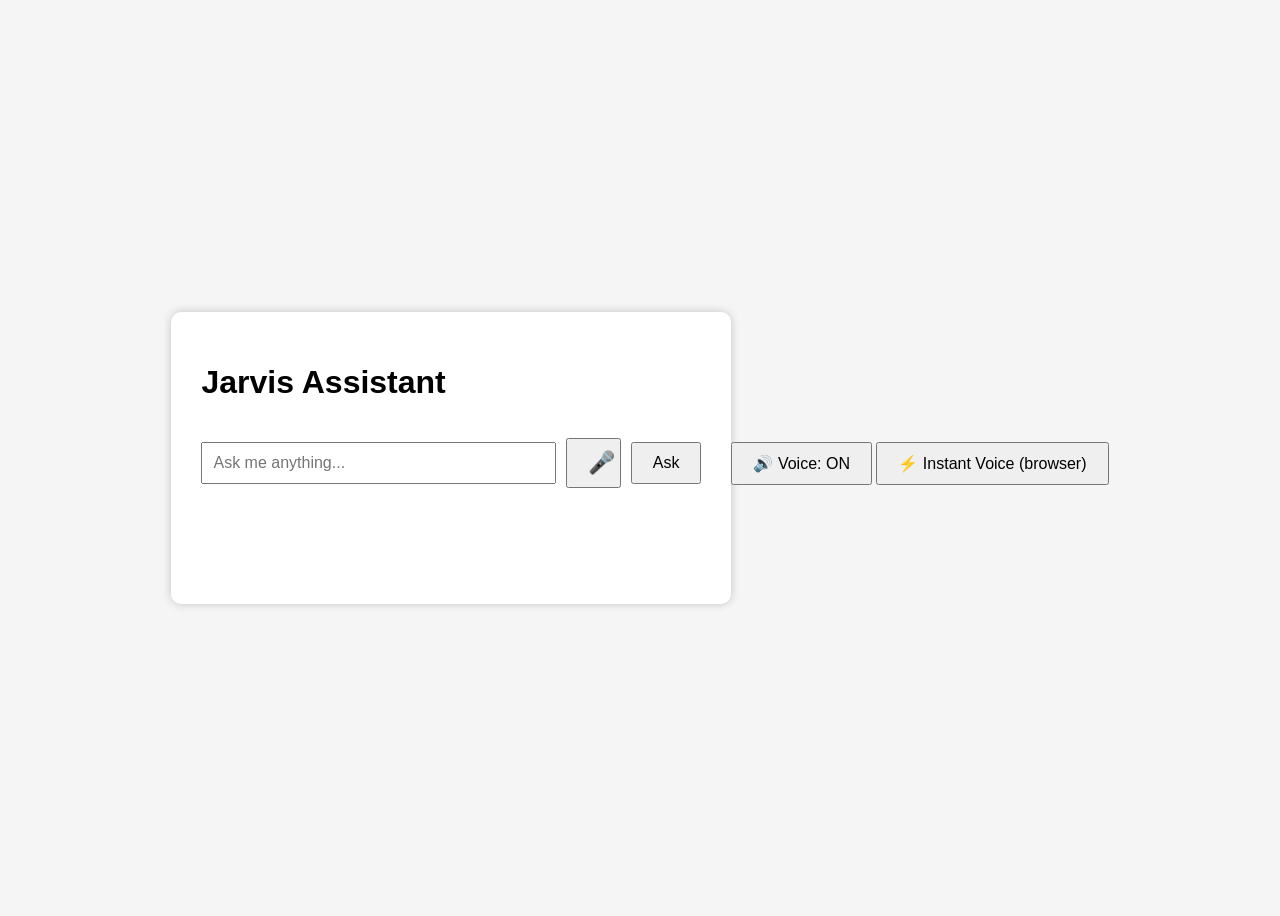
==== frontend/index.html @ 0cd9c7f7 "Markdown removed" ====
<!DOCTYPE html>
<html lang="en">
<head>
    <meta charset="UTF-8">
    <meta name="viewport" content="width=device-width, initial-scale=1.0">
    <title>Jarvis</title>

    <link rel="stylesheet" href="style.css">
</head>

<body>

    <div class="container">

        <h1>Jarvis Assistant</h1>

        <div class="input-row">

    <input
        type="text"
        id="question"
        placeholder="Ask me anything..."
    >

    <button id="micBtn">
        🎤
    </button>

    <button id="askBtn">
        Ask
    </button>

</div>

<div id="listening-status"></div>

        <div id="chat-history"></div>

        <div id="answer"></div>

    </div>
        <div id="voice-controls" style="margin-top: 10px;">
        <button id="voice-toggle-btn" onclick="toggleJarvisVoice()" aria-pressed="true">
            🔊 Voice: ON
        </button>
        <button id="voice-quality-btn" onclick="toggleVoiceQuality()">
            ⚡ Instant Voice (browser)
        </button>
    </div>
    <script src="script.js"></script>

</body>
</html>
---- frontend/style.css ----
body{
    font-family: Arial, Helvetica, sans-serif;
    background:#f5f5f5;

    display:flex;
    justify-content:center;
    align-items:center;

    height:100vh;
}

.container{

    background:white;

    padding:30px;

    width:500px;

    border-radius:10px;

    box-shadow:0px 0px 10px rgba(0,0,0,0.2);
}

input{

    width:100%;

    padding:10px;

    margin-top:20px;

    margin-bottom:20px;

    font-size:16px;
}

button{

    padding:10px 20px;

    font-size:16px;

    cursor:pointer;
}

#answer{

    margin-top:10px;

    min-height:20px;

    color:#666;

    font-style:italic;
}
/* ================================
   INPUT ROW
================================ */

.input-row{
    display:flex;
    gap:10px;
    align-items:center;
}

#question{
    flex:1;
}

#micBtn{
    width:55px;
    font-size:22px;
}

#micBtn.recording{
    background:#ff4444;
    color:white;
}

#listening-status{
    margin-top:10px;
    color:#666;
    min-height:20px;
    font-style:italic;
}

/* ================================
   CHAT HISTORY
================================ */

#chat-history{
    margin-top:10px;
    max-height:320px;
    overflow-y:auto;
    display:flex;
    flex-direction:column;
    gap:8px;
    padding-right:4px;
}

.user-msg,
.jarvis-msg{
    padding:10px 14px;
    border-radius:14px;
    max-width:85%;
    line-height:1.4;
    word-wrap:break-word;
}

.user-msg{
    align-self:flex-end;
    background:#2b6cb0;
    color:white;
    border-bottom-right-radius:4px;
}

.jarvis-msg{
    align-self:flex-start;
    background:#eee;
    color:#222;
    border-bottom-left-radius:4px;
}
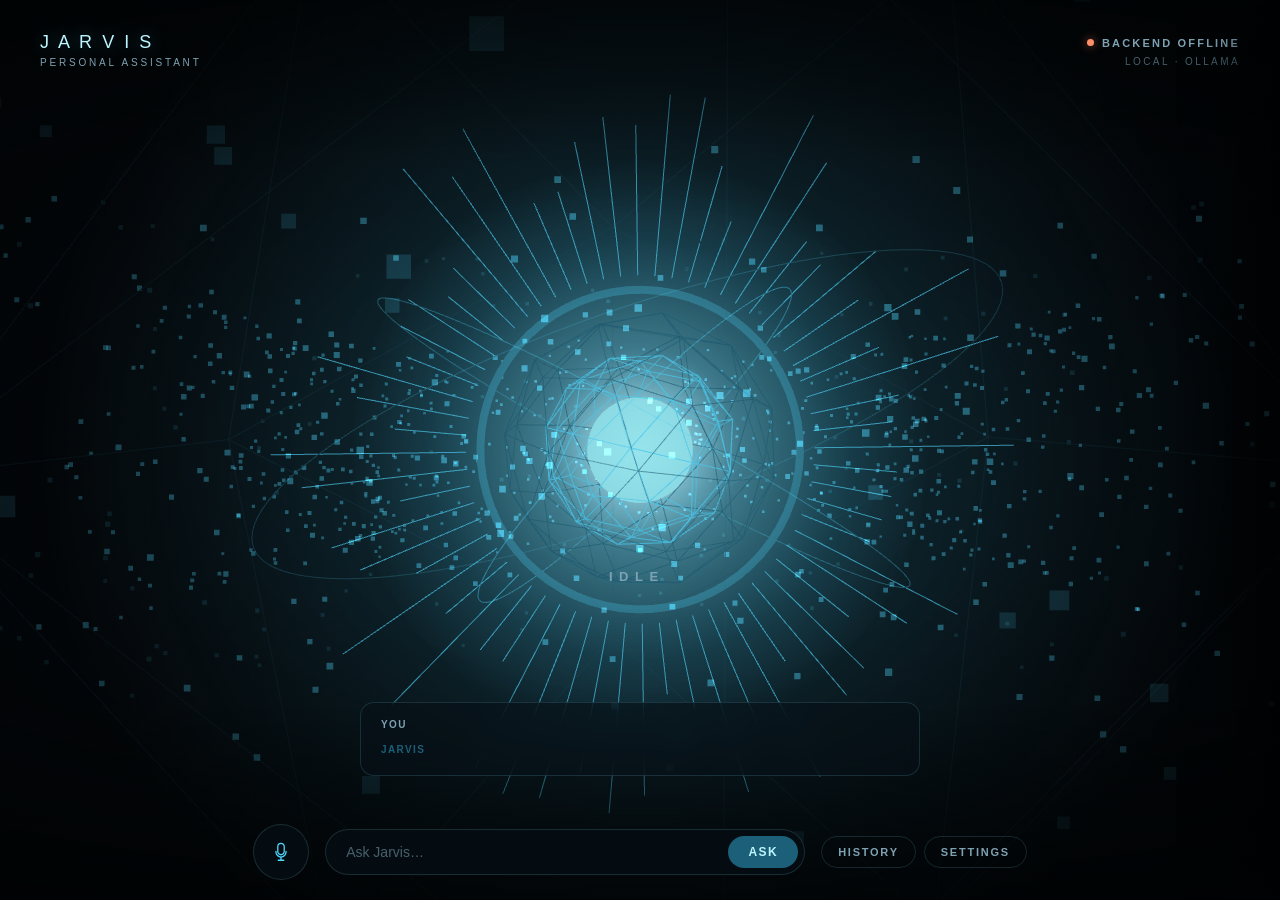
==== commit 7263503e: "Can now open apps" ====
--- a/frontend/index.html
+++ b/frontend/index.html
@@ -1,53 +1,214 @@
 <!DOCTYPE html>
 <html lang="en">
 <head>
-    <meta charset="UTF-8">
-    <meta name="viewport" content="width=device-width, initial-scale=1.0">
-    <title>Jarvis</title>
-
-    <link rel="stylesheet" href="style.css">
+<meta charset="UTF-8" />
+<meta name="viewport" content="width=device-width, initial-scale=1.0, viewport-fit=cover" />
+<title>JARVIS</title>
+<link rel="stylesheet" href="style.css" />
 </head>
-
-<body>
-
-    <div class="container">
-
-        <h1>Jarvis Assistant</h1>
-
-        <div class="input-row">
-
-    <input
-        type="text"
-        id="question"
-        placeholder="Ask me anything..."
-    >
-
-    <button id="micBtn">
-        🎤
+<body data-jarvis-state="IDLE">
+
+  <!-- ============================================================
+       JARVIS CORE VISUALIZATION (Three.js renders into this canvas)
+       ============================================================ -->
+  <canvas id="jarvis-canvas"></canvas>
+  <div class="vignette" aria-hidden="true"></div>
+
+  <!-- ============================================================
+       TOP BAR
+       ============================================================ -->
+  <header class="topbar">
+    <div class="brand">
+      <span class="brand-mark">J&nbsp;A&nbsp;R&nbsp;V&nbsp;I&nbsp;S</span>
+      <span class="brand-sub">Personal Assistant</span>
+    </div>
+
+    <div class="system-status">
+      <span class="status-line">
+        <span id="topbar-status-dot" class="status-dot"></span>
+        <span id="topbar-status-text">System Online</span>
+      </span>
+      <span class="system-status-sub">Local &middot; Ollama</span>
+    </div>
+  </header>
+
+  <!-- ============================================================
+       MAIN STAGE — the core sits centered here, status readout
+       just below it.
+       ============================================================ -->
+  <main class="stage">
+    <div class="state-readout" aria-live="polite">
+      <span id="state-label">IDLE</span>
+    </div>
+  </main>
+
+  <!-- ============================================================
+       DEV TRANSCRIPT — temporary. Disable by setting
+       JarvisUI.CONFIG.showTranscript = false, or add the class
+       "transcript-hidden" to #transcript-panel directly.
+       ============================================================ -->
+  <section id="transcript-panel" class="transcript-panel">
+    <div class="transcript-line transcript-line--you">
+      <span class="transcript-label">You</span>
+      <span id="transcript-you" class="transcript-text"></span>
+    </div>
+    <div class="transcript-line transcript-line--jarvis">
+      <span class="transcript-label">Jarvis</span>
+      <span id="transcript-jarvis" class="transcript-text"></span>
+    </div>
+  </section>
+
+  <!-- ============================================================
+       DOCK — primary controls
+       ============================================================ -->
+  <footer class="dock">
+    <button id="micBtn" class="dock-mic" aria-label="Talk to Jarvis" type="button">
+      <svg viewBox="0 0 24 24" fill="none" aria-hidden="true">
+        <path d="M12 15a3.5 3.5 0 0 0 3.5-3.5V6a3.5 3.5 0 0 0-7 0v5.5A3.5 3.5 0 0 0 12 15Z" stroke="currentColor" stroke-width="1.4"/>
+        <path d="M6.5 11.25V12a5.5 5.5 0 0 0 11 0v-.75" stroke="currentColor" stroke-width="1.4" stroke-linecap="round"/>
+        <path d="M12 17.5V21M9 21h6" stroke="currentColor" stroke-width="1.4" stroke-linecap="round"/>
+      </svg>
+      <span class="mic-ring" aria-hidden="true"></span>
     </button>
 
-    <button id="askBtn">
-        Ask
-    </button>
-
-</div>
-
-<div id="listening-status"></div>
-
-        <div id="chat-history"></div>
-
-        <div id="answer"></div>
-
-    </div>
-        <div id="voice-controls" style="margin-top: 10px;">
-        <button id="voice-toggle-btn" onclick="toggleJarvisVoice()" aria-pressed="true">
-            🔊 Voice: ON
-        </button>
-        <button id="voice-quality-btn" onclick="toggleVoiceQuality()">
-            ⚡ Instant Voice (browser)
-        </button>
-    </div>
-    <script src="script.js"></script>
-
+    <div class="dock-input">
+      <input id="question" type="text" placeholder="Ask Jarvis&hellip;" autocomplete="off" />
+      <button id="askBtn" class="dock-ask" type="button">Ask</button>
+    </div>
+
+    <div class="dock-secondary">
+      <button id="historyBtn" class="dock-ghost" type="button">History</button>
+      <button id="settingsBtn" class="dock-ghost" type="button">Settings</button>
+    </div>
+  </footer>
+
+  <!-- ============================================================
+       PANEL OVERLAY (shared backdrop for sliding panels)
+       ============================================================ -->
+  <div id="panel-overlay" class="panel-overlay"></div>
+
+  <!-- ============================================================
+       HISTORY PANEL
+       ============================================================ -->
+  <aside id="history-panel" class="side-panel history-panel" aria-hidden="true">
+    <div class="panel-header">
+      <h2>History</h2>
+      <button class="panel-close" data-close="history" aria-label="Close history" type="button">&times;</button>
+    </div>
+    <div id="history-list" class="panel-body history-list"></div>
+  </aside>
+
+  <!-- ============================================================
+       SETTINGS PANEL
+       ============================================================ -->
+  <aside id="settings-panel" class="side-panel settings-panel" aria-hidden="true">
+    <div class="panel-header">
+      <h2>Settings</h2>
+      <button class="panel-close" data-close="settings" aria-label="Close settings" type="button">&times;</button>
+    </div>
+
+    <div class="panel-body">
+
+      <section class="settings-group">
+        <h3>Voice</h3>
+
+        <label class="settings-row">
+          <span>Voice output</span>
+          <input type="checkbox" id="setting-voice-enabled" class="switch" checked />
+        </label>
+
+        <label class="settings-row">
+          <span>Use local backend voice (pyttsx3)</span>
+          <input type="checkbox" id="setting-backend-voice" class="switch" />
+        </label>
+
+        <label class="settings-row settings-row--select">
+          <span>Voice</span>
+          <select id="setting-voice-select"></select>
+        </label>
+
+        <label class="settings-row settings-row--range">
+          <span>Speech speed</span>
+          <input type="range" id="setting-voice-speed" min="0.6" max="1.4" step="0.05" value="0.95" />
+        </label>
+
+        <label class="settings-row settings-row--range">
+          <span>Volume</span>
+          <input type="range" id="setting-voice-volume" min="0" max="1" step="0.05" value="1" />
+        </label>
+      </section>
+
+      <section class="settings-group">
+        <h3>AI</h3>
+        <label class="settings-row">
+          <span>Ollama model</span>
+          <span class="settings-static">llama3 (local)</span>
+        </label>
+      </section>
+
+      <section class="settings-group">
+        <h3>Wake word</h3>
+        <label class="settings-row">
+          <span>Enabled</span>
+          <input type="checkbox" id="setting-wakeword-enabled" class="switch" checked disabled />
+        </label>
+        <label class="settings-row settings-row--range">
+          <span>Sensitivity</span>
+          <input type="range" id="setting-wakeword-sensitivity" min="0" max="1" step="0.05" value="0.5" disabled />
+        </label>
+        <p class="settings-note">Handled by the native listener process. Synchronization with the frontend is not yet connected.</p>
+      </section>
+
+      <section class="settings-group">
+        <h3>Visualization</h3>
+        <label class="settings-row settings-row--range">
+          <span>Intensity</span>
+          <input type="range" id="setting-intensity" min="0.3" max="2" step="0.05" value="1" />
+        </label>
+        <label class="settings-row settings-row--range">
+          <span>Particle density</span>
+          <input type="range" id="setting-particle-density" min="0.2" max="2" step="0.05" value="1" />
+        </label>
+        <label class="settings-row settings-row--range">
+          <span>Animation speed</span>
+          <input type="range" id="setting-animation-speed" min="0.2" max="2.5" step="0.05" value="1" />
+        </label>
+      </section>
+
+      <section class="settings-group">
+        <h3>Developer</h3>
+        <label class="settings-row">
+          <span>Show transcript readout</span>
+          <input type="checkbox" id="setting-show-transcript" class="switch" checked />
+        </label>
+      </section>
+
+      <section class="settings-group">
+        <h3>System</h3>
+        <div class="settings-row">
+          <span>Microphone</span>
+          <span id="system-mic-status" class="settings-static">Checking&hellip;</span>
+        </div>
+        <div class="settings-row">
+          <span>Backend connection</span>
+          <span class="settings-static">
+            <span id="system-backend-dot" class="status-dot"></span>
+            <span id="system-backend-status">Checking&hellip;</span>
+          </span>
+        </div>
+        <div class="settings-row">
+          <span>Ollama connection</span>
+          <span id="system-ollama-status" class="settings-static">Checking&hellip;</span>
+        </div>
+      </section>
+
+    </div>
+  </aside>
+
+  <!-- ============================================================
+       SCRIPTS — three.js first (vendored locally), then the app.
+       ============================================================ -->
+  <script src="vendor/three.min.js"></script>
+  <script src="script.js"></script>
 </body>
-</html>+</html>
--- a/frontend/style.css
+++ b/frontend/style.css
@@ -1,123 +1,799 @@
-body{
-    font-family: Arial, Helvetica, sans-serif;
-    background:#f5f5f5;
-
-    display:flex;
-    justify-content:center;
-    align-items:center;
-
-    height:100vh;
-}
-
-.container{
-
-    background:white;
-
-    padding:30px;
-
-    width:500px;
-
-    border-radius:10px;
-
-    box-shadow:0px 0px 10px rgba(0,0,0,0.2);
-}
-
-input{
-
-    width:100%;
-
-    padding:10px;
-
-    margin-top:20px;
-
-    margin-bottom:20px;
-
-    font-size:16px;
-}
-
-button{
-
-    padding:10px 20px;
-
-    font-size:16px;
-
-    cursor:pointer;
-}
-
-#answer{
-
-    margin-top:10px;
-
-    min-height:20px;
-
-    color:#666;
-
-    font-style:italic;
-}
-/* ================================
-   INPUT ROW
-================================ */
-
-.input-row{
-    display:flex;
-    gap:10px;
-    align-items:center;
-}
-
-#question{
-    flex:1;
-}
-
-#micBtn{
-    width:55px;
-    font-size:22px;
-}
-
-#micBtn.recording{
-    background:#ff4444;
-    color:white;
-}
-
-#listening-status{
-    margin-top:10px;
-    color:#666;
-    min-height:20px;
-    font-style:italic;
-}
-
-/* ================================
-   CHAT HISTORY
-================================ */
-
-#chat-history{
-    margin-top:10px;
-    max-height:320px;
-    overflow-y:auto;
-    display:flex;
-    flex-direction:column;
-    gap:8px;
-    padding-right:4px;
-}
-
-.user-msg,
-.jarvis-msg{
-    padding:10px 14px;
-    border-radius:14px;
-    max-width:85%;
-    line-height:1.4;
-    word-wrap:break-word;
-}
-
-.user-msg{
-    align-self:flex-end;
-    background:#2b6cb0;
-    color:white;
-    border-bottom-right-radius:4px;
-}
-
-.jarvis-msg{
-    align-self:flex-start;
-    background:#eee;
-    color:#222;
-    border-bottom-left-radius:4px;
-}+/* ==========================================================================
+   JARVIS — design tokens
+   ========================================================================== */
+
+:root {
+  --bg: #04070a;
+  --bg-deep: #010304;
+  --panel-bg: rgba(7, 17, 23, 0.62);
+  --panel-bg-solid: #050c11;
+  --panel-border: rgba(126, 208, 235, 0.16);
+  --hairline: rgba(126, 208, 235, 0.1);
+
+  --cyan: #4fd8ff;
+  --cyan-bright: #bdf5ff;
+  --cyan-dim: #1c5f78;
+  --cyan-glow: rgba(79, 216, 255, 0.45);
+
+  --status-ok: #6fe7c9;
+  --status-fail: #ff8f6b;
+
+  --text-primary: #d9edf5;
+  --text-secondary: #7ea2b3;
+  --text-faint: #47606c;
+
+  --font: -apple-system, BlinkMacSystemFont, "Segoe UI", "Helvetica Neue", Arial, sans-serif;
+
+  --dock-height: 96px;
+  --panel-width: 380px;
+
+  --ease: cubic-bezier(0.22, 1, 0.36, 1);
+}
+
+/* Drop a local @font-face here (e.g. --font: "YourFont", ...) if you want
+   to swap in a custom local typeface later — everything above is styled
+   with letter-spacing/weight so it reads as futuristic even on system
+   fonts, but a webfont would slot straight in. */
+
+* {
+  box-sizing: border-box;
+}
+
+html, body {
+  height: 100%;
+  margin: 0;
+  overflow: hidden;
+  background: var(--bg);
+  color: var(--text-primary);
+  font-family: var(--font);
+  -webkit-font-smoothing: antialiased;
+}
+
+button, input, select {
+  font-family: inherit;
+}
+
+::selection {
+  background: var(--cyan-glow);
+  color: #fff;
+}
+
+/* Slim, dark scrollbars inside panels */
+.panel-body::-webkit-scrollbar {
+  width: 6px;
+}
+.panel-body::-webkit-scrollbar-thumb {
+  background: var(--cyan-dim);
+  border-radius: 3px;
+}
+.panel-body::-webkit-scrollbar-track {
+  background: transparent;
+}
+
+:focus-visible {
+  outline: 1px solid var(--cyan);
+  outline-offset: 3px;
+}
+
+@media (prefers-reduced-motion: reduce) {
+  .mic-ring,
+  .transcript-flash,
+  .status-dot {
+    animation: none !important;
+  }
+}
+
+/* ==========================================================================
+   Canvas + atmosphere
+   ========================================================================== */
+
+#jarvis-canvas {
+  position: fixed;
+  inset: 0;
+  width: 100%;
+  height: 100%;
+  display: block;
+  z-index: 0;
+}
+
+.vignette {
+  position: fixed;
+  inset: 0;
+  z-index: 1;
+  pointer-events: none;
+  background:
+    radial-gradient(ellipse at center, transparent 38%, rgba(1, 3, 4, 0.65) 100%),
+    linear-gradient(rgba(1, 3, 4, 0.55), transparent 18%, transparent 78%, rgba(1, 3, 4, 0.7));
+}
+
+/* ==========================================================================
+   Top bar
+   ========================================================================== */
+
+.topbar {
+  position: fixed;
+  top: 0;
+  left: 0;
+  right: 0;
+  z-index: 5;
+  display: flex;
+  justify-content: space-between;
+  align-items: flex-start;
+  padding: clamp(16px, 3vw, 32px) clamp(18px, 4vw, 40px);
+  pointer-events: none;
+}
+
+.brand-mark {
+  display: block;
+  font-size: clamp(14px, 1.6vw, 18px);
+  font-weight: 300;
+  letter-spacing: 0.14em;
+  color: var(--cyan-bright);
+  text-shadow: 0 0 18px var(--cyan-glow);
+}
+
+.brand-sub {
+  display: block;
+  margin-top: 4px;
+  font-size: 10px;
+  font-weight: 500;
+  letter-spacing: 0.28em;
+  text-transform: uppercase;
+  color: var(--text-secondary);
+}
+
+.system-status {
+  text-align: right;
+}
+
+.status-line {
+  display: inline-flex;
+  align-items: center;
+  gap: 8px;
+  font-size: 11px;
+  font-weight: 600;
+  letter-spacing: 0.2em;
+  text-transform: uppercase;
+  color: var(--text-secondary);
+}
+
+.system-status-sub {
+  display: block;
+  margin-top: 6px;
+  font-size: 10px;
+  letter-spacing: 0.24em;
+  text-transform: uppercase;
+  color: var(--text-faint);
+}
+
+.status-dot {
+  width: 7px;
+  height: 7px;
+  border-radius: 50%;
+  background: var(--text-faint);
+  box-shadow: 0 0 0 rgba(0, 0, 0, 0);
+  transition: background 0.4s var(--ease), box-shadow 0.4s var(--ease);
+}
+
+.status-dot--ok {
+  background: var(--status-ok);
+  box-shadow: 0 0 10px rgba(111, 231, 201, 0.75);
+  animation: dotPulse 2.4s ease-in-out infinite;
+}
+
+.status-dot--fail {
+  background: var(--status-fail);
+  box-shadow: 0 0 10px rgba(255, 143, 107, 0.6);
+}
+
+@keyframes dotPulse {
+  0%, 100% { opacity: 1; }
+  50% { opacity: 0.55; }
+}
+
+/* ==========================================================================
+   State readout (IDLE / LISTENING / THINKING / SPEAKING)
+   ========================================================================== */
+
+.state-readout {
+  position: fixed;
+  left: 50%;
+  top: 64%;
+  transform: translate(-50%, -50%);
+  z-index: 4;
+  pointer-events: none;
+  text-align: center;
+}
+
+.state-readout span {
+  display: inline-block;
+  font-size: clamp(11px, 1.6vw, 13px);
+  font-weight: 600;
+  letter-spacing: 0.5em;
+  padding-right: 0.5em; /* compensate trailing letter-spacing so text-align:center looks true */
+  text-transform: uppercase;
+  color: var(--cyan);
+  text-shadow: 0 0 16px var(--cyan-glow);
+  transition: color 0.5s var(--ease), text-shadow 0.5s var(--ease);
+}
+
+body[data-jarvis-state="IDLE"] .state-readout span {
+  color: var(--text-secondary);
+  text-shadow: 0 0 10px rgba(79, 216, 255, 0.15);
+}
+
+body[data-jarvis-state="LISTENING"] .state-readout span {
+  color: var(--cyan-bright);
+  text-shadow: 0 0 22px var(--cyan-glow);
+}
+
+body[data-jarvis-state="THINKING"] .state-readout span {
+  color: var(--cyan);
+  text-shadow: 0 0 18px var(--cyan-glow);
+}
+
+body[data-jarvis-state="SPEAKING"] .state-readout span {
+  color: var(--cyan-bright);
+  text-shadow: 0 0 28px var(--cyan-glow);
+}
+
+/* ==========================================================================
+   Dev transcript panel
+   ========================================================================== */
+
+.transcript-panel {
+  position: fixed;
+  left: 50%;
+  bottom: calc(var(--dock-height) + 28px);
+  transform: translateX(-50%);
+  z-index: 4;
+  width: min(560px, 88vw);
+  padding: 14px 20px;
+  border-radius: 14px;
+  background: var(--panel-bg);
+  border: 1px solid var(--panel-border);
+  backdrop-filter: blur(14px);
+  -webkit-backdrop-filter: blur(14px);
+  display: flex;
+  flex-direction: column;
+  gap: 6px;
+  pointer-events: none;
+}
+
+.transcript-panel.transcript-hidden {
+  display: none;
+}
+
+.transcript-line {
+  display: flex;
+  gap: 10px;
+  font-size: 13px;
+  line-height: 1.45;
+  min-height: 1.45em;
+}
+
+.transcript-label {
+  flex: none;
+  width: 52px;
+  font-size: 10px;
+  font-weight: 700;
+  letter-spacing: 0.14em;
+  text-transform: uppercase;
+  color: var(--text-faint);
+  padding-top: 1px;
+}
+
+.transcript-line--you .transcript-label {
+  color: var(--text-secondary);
+}
+
+.transcript-line--jarvis .transcript-label {
+  color: var(--cyan-dim);
+}
+
+.transcript-text {
+  color: var(--text-primary);
+  word-break: break-word;
+}
+
+.transcript-flash {
+  animation: transcriptFlash 0.5s var(--ease);
+}
+
+@keyframes transcriptFlash {
+  from { opacity: 0.2; }
+  to { opacity: 1; }
+}
+
+/* ==========================================================================
+   Dock (bottom controls)
+   ========================================================================== */
+
+.dock {
+  position: fixed;
+  left: 0;
+  right: 0;
+  bottom: 0;
+  z-index: 6;
+  height: var(--dock-height);
+  display: flex;
+  align-items: center;
+  justify-content: center;
+  gap: 16px;
+  padding: 0 clamp(16px, 4vw, 40px);
+}
+
+.dock-mic {
+  position: relative;
+  flex: none;
+  width: 56px;
+  height: 56px;
+  border-radius: 50%;
+  background: var(--panel-bg-solid);
+  border: 1px solid var(--panel-border);
+  color: var(--cyan);
+  display: flex;
+  align-items: center;
+  justify-content: center;
+  cursor: pointer;
+  transition: border-color 0.3s var(--ease), color 0.3s var(--ease), box-shadow 0.3s var(--ease);
+}
+
+.dock-mic svg {
+  width: 22px;
+  height: 22px;
+  position: relative;
+  z-index: 1;
+}
+
+.dock-mic:hover {
+  border-color: var(--cyan);
+  box-shadow: 0 0 18px var(--cyan-glow);
+}
+
+.dock-mic.recording {
+  color: var(--cyan-bright);
+  border-color: var(--cyan);
+  box-shadow: 0 0 24px var(--cyan-glow);
+}
+
+.dock-mic.disabled,
+.dock-mic:disabled {
+  opacity: 0.35;
+  cursor: not-allowed;
+}
+
+.mic-ring {
+  position: absolute;
+  inset: -6px;
+  border-radius: 50%;
+  border: 1px solid var(--cyan);
+  opacity: 0;
+}
+
+.dock-mic.recording .mic-ring {
+  animation: micRing 1.6s var(--ease) infinite;
+}
+
+@keyframes micRing {
+  0% { opacity: 0.6; transform: scale(0.9); }
+  100% { opacity: 0; transform: scale(1.5); }
+}
+
+.dock-input {
+  flex: 1 1 auto;
+  max-width: 480px;
+  display: flex;
+  align-items: center;
+  gap: 6px;
+  background: var(--panel-bg-solid);
+  border: 1px solid var(--panel-border);
+  border-radius: 999px;
+  padding: 6px 6px 6px 20px;
+}
+
+#question {
+  flex: 1;
+  min-width: 0;
+  background: transparent;
+  border: none;
+  color: var(--text-primary);
+  font-size: 14px;
+  padding: 8px 0;
+}
+
+#question::placeholder {
+  color: var(--text-faint);
+}
+
+#question:focus {
+  outline: none;
+}
+
+#question:disabled {
+  color: var(--text-faint);
+}
+
+.dock-ask {
+  flex: none;
+  border: none;
+  border-radius: 999px;
+  padding: 9px 20px;
+  background: var(--cyan-dim);
+  color: var(--cyan-bright);
+  font-size: 12px;
+  font-weight: 600;
+  letter-spacing: 0.12em;
+  text-transform: uppercase;
+  cursor: pointer;
+  transition: background 0.25s var(--ease), color 0.25s var(--ease);
+}
+
+.dock-ask:hover {
+  background: var(--cyan);
+  color: #04141a;
+}
+
+.dock-secondary {
+  flex: none;
+  display: flex;
+  gap: 8px;
+}
+
+.dock-ghost {
+  border: 1px solid var(--panel-border);
+  background: transparent;
+  color: var(--text-secondary);
+  border-radius: 999px;
+  padding: 9px 16px;
+  font-size: 11px;
+  font-weight: 600;
+  letter-spacing: 0.16em;
+  text-transform: uppercase;
+  cursor: pointer;
+  transition: border-color 0.25s var(--ease), color 0.25s var(--ease);
+}
+
+.dock-ghost:hover {
+  border-color: var(--cyan);
+  color: var(--cyan-bright);
+}
+
+/* ==========================================================================
+   Sliding panels (History / Settings)
+   ========================================================================== */
+
+.panel-overlay {
+  position: fixed;
+  inset: 0;
+  z-index: 7;
+  background: rgba(1, 3, 4, 0.55);
+  opacity: 0;
+  pointer-events: none;
+  transition: opacity 0.35s var(--ease);
+}
+
+.panel-overlay.open {
+  opacity: 1;
+  pointer-events: auto;
+}
+
+.side-panel {
+  position: fixed;
+  top: 0;
+  right: 0;
+  bottom: 0;
+  z-index: 8;
+  width: var(--panel-width);
+  max-width: 92vw;
+  background: var(--panel-bg-solid);
+  border-left: 1px solid var(--panel-border);
+  box-shadow: -30px 0 60px rgba(0, 0, 0, 0.4);
+  transform: translateX(100%);
+  transition: transform 0.4s var(--ease);
+  display: flex;
+  flex-direction: column;
+}
+
+.side-panel.open {
+  transform: translateX(0);
+}
+
+.panel-header {
+  flex: none;
+  display: flex;
+  align-items: center;
+  justify-content: space-between;
+  padding: 22px 24px;
+  border-bottom: 1px solid var(--hairline);
+}
+
+.panel-header h2 {
+  margin: 0;
+  font-size: 13px;
+  font-weight: 700;
+  letter-spacing: 0.3em;
+  text-transform: uppercase;
+  color: var(--cyan-bright);
+}
+
+.panel-close {
+  background: transparent;
+  border: none;
+  color: var(--text-secondary);
+  font-size: 22px;
+  line-height: 1;
+  cursor: pointer;
+  padding: 4px 8px;
+}
+
+.panel-close:hover {
+  color: var(--cyan-bright);
+}
+
+.panel-body {
+  flex: 1;
+  overflow-y: auto;
+  padding: 20px 24px 40px;
+}
+
+/* ---- History panel content ---- */
+
+.history-list {
+  display: flex;
+  flex-direction: column;
+  gap: 14px;
+}
+
+.history-entry {
+  padding: 12px 14px;
+  border-radius: 10px;
+  border: 1px solid var(--hairline);
+  background: rgba(79, 216, 255, 0.03);
+}
+
+.history-entry--user {
+  border-color: rgba(126, 208, 235, 0.22);
+}
+
+.history-entry--jarvis {
+  border-color: var(--hairline);
+}
+
+.history-entry__meta {
+  font-size: 10px;
+  font-weight: 700;
+  letter-spacing: 0.16em;
+  text-transform: uppercase;
+  color: var(--text-faint);
+  margin-bottom: 6px;
+}
+
+.history-entry__text {
+  font-size: 13px;
+  line-height: 1.55;
+  color: var(--text-primary);
+}
+
+/* ---- Settings panel content ---- */
+
+.settings-group {
+  margin-bottom: 30px;
+}
+
+.settings-group h3 {
+  margin: 0 0 14px;
+  font-size: 11px;
+  font-weight: 700;
+  letter-spacing: 0.22em;
+  text-transform: uppercase;
+  color: var(--text-secondary);
+  padding-bottom: 8px;
+  border-bottom: 1px solid var(--hairline);
+}
+
+.settings-row {
+  display: flex;
+  align-items: center;
+  justify-content: space-between;
+  gap: 16px;
+  padding: 10px 0;
+  font-size: 13px;
+  color: var(--text-primary);
+}
+
+.settings-row--range {
+  flex-direction: column;
+  align-items: stretch;
+  gap: 8px;
+}
+
+.settings-row--select select {
+  max-width: 55%;
+}
+
+.settings-static {
+  display: inline-flex;
+  align-items: center;
+  gap: 8px;
+  font-size: 12px;
+  color: var(--text-secondary);
+}
+
+.settings-note {
+  margin: 4px 0 0;
+  font-size: 11px;
+  line-height: 1.5;
+  color: var(--text-faint);
+  font-style: italic;
+}
+
+/* Toggle switch */
+.switch {
+  appearance: none;
+  -webkit-appearance: none;
+  width: 36px;
+  height: 20px;
+  border-radius: 999px;
+  background: var(--hairline);
+  border: 1px solid var(--panel-border);
+  position: relative;
+  cursor: pointer;
+  transition: background 0.25s var(--ease);
+  flex: none;
+}
+
+.switch::after {
+  content: "";
+  position: absolute;
+  top: 1px;
+  left: 1px;
+  width: 16px;
+  height: 16px;
+  border-radius: 50%;
+  background: var(--text-secondary);
+  transition: transform 0.25s var(--ease), background 0.25s var(--ease);
+}
+
+.switch:checked {
+  background: var(--cyan-dim);
+  border-color: var(--cyan);
+}
+
+.switch:checked::after {
+  transform: translateX(16px);
+  background: var(--cyan-bright);
+}
+
+.switch:disabled {
+  opacity: 0.4;
+  cursor: not-allowed;
+}
+
+/* Range slider */
+input[type="range"] {
+  appearance: none;
+  -webkit-appearance: none;
+  width: 100%;
+  height: 3px;
+  border-radius: 2px;
+  background: var(--hairline);
+  outline: none;
+}
+
+input[type="range"]::-webkit-slider-thumb {
+  appearance: none;
+  -webkit-appearance: none;
+  width: 13px;
+  height: 13px;
+  border-radius: 50%;
+  background: var(--cyan);
+  box-shadow: 0 0 8px var(--cyan-glow);
+  cursor: pointer;
+  margin-top: -5px;
+}
+
+input[type="range"]::-moz-range-track {
+  height: 3px;
+  border-radius: 2px;
+  background: var(--hairline);
+}
+
+input[type="range"]::-moz-range-thumb {
+  width: 13px;
+  height: 13px;
+  border: none;
+  border-radius: 50%;
+  background: var(--cyan);
+  box-shadow: 0 0 8px var(--cyan-glow);
+  cursor: pointer;
+}
+
+input[type="range"]:disabled {
+  opacity: 0.4;
+}
+
+select {
+  background: var(--panel-bg-solid);
+  color: var(--text-primary);
+  border: 1px solid var(--panel-border);
+  border-radius: 6px;
+  padding: 6px 8px;
+  font-size: 12px;
+}
+
+/* ==========================================================================
+   Responsive
+   ========================================================================== */
+
+@media (max-width: 720px) {
+  :root {
+    --panel-width: 100vw;
+    --dock-height: 84px;
+  }
+
+  .system-status-sub {
+    display: none;
+  }
+
+  .state-readout {
+    top: 60%;
+  }
+
+  .transcript-panel {
+    width: 92vw;
+    padding: 12px 16px;
+    bottom: calc(var(--dock-height) + 16px);
+  }
+
+  .transcript-label {
+    width: 44px;
+  }
+
+  .dock {
+    gap: 10px;
+    padding: 0 12px;
+  }
+
+  .dock-input {
+    padding-left: 14px;
+  }
+
+  .dock-ask {
+    padding: 9px 14px;
+  }
+
+  .dock-ghost {
+    padding: 9px 12px;
+    font-size: 10px;
+    letter-spacing: 0.1em;
+  }
+}
+
+@media (max-width: 480px) {
+  :root {
+    --dock-height: 134px;
+  }
+
+  .dock {
+    flex-wrap: wrap;
+    height: auto;
+    padding: 10px 14px 16px;
+    row-gap: 10px;
+  }
+
+  .dock-mic {
+    order: 1;
+  }
+
+  .dock-secondary {
+    order: 2;
+    margin-left: auto;
+  }
+
+  .dock-input {
+    order: 3;
+    flex: 1 1 100%;
+    max-width: 100%;
+  }
+}
